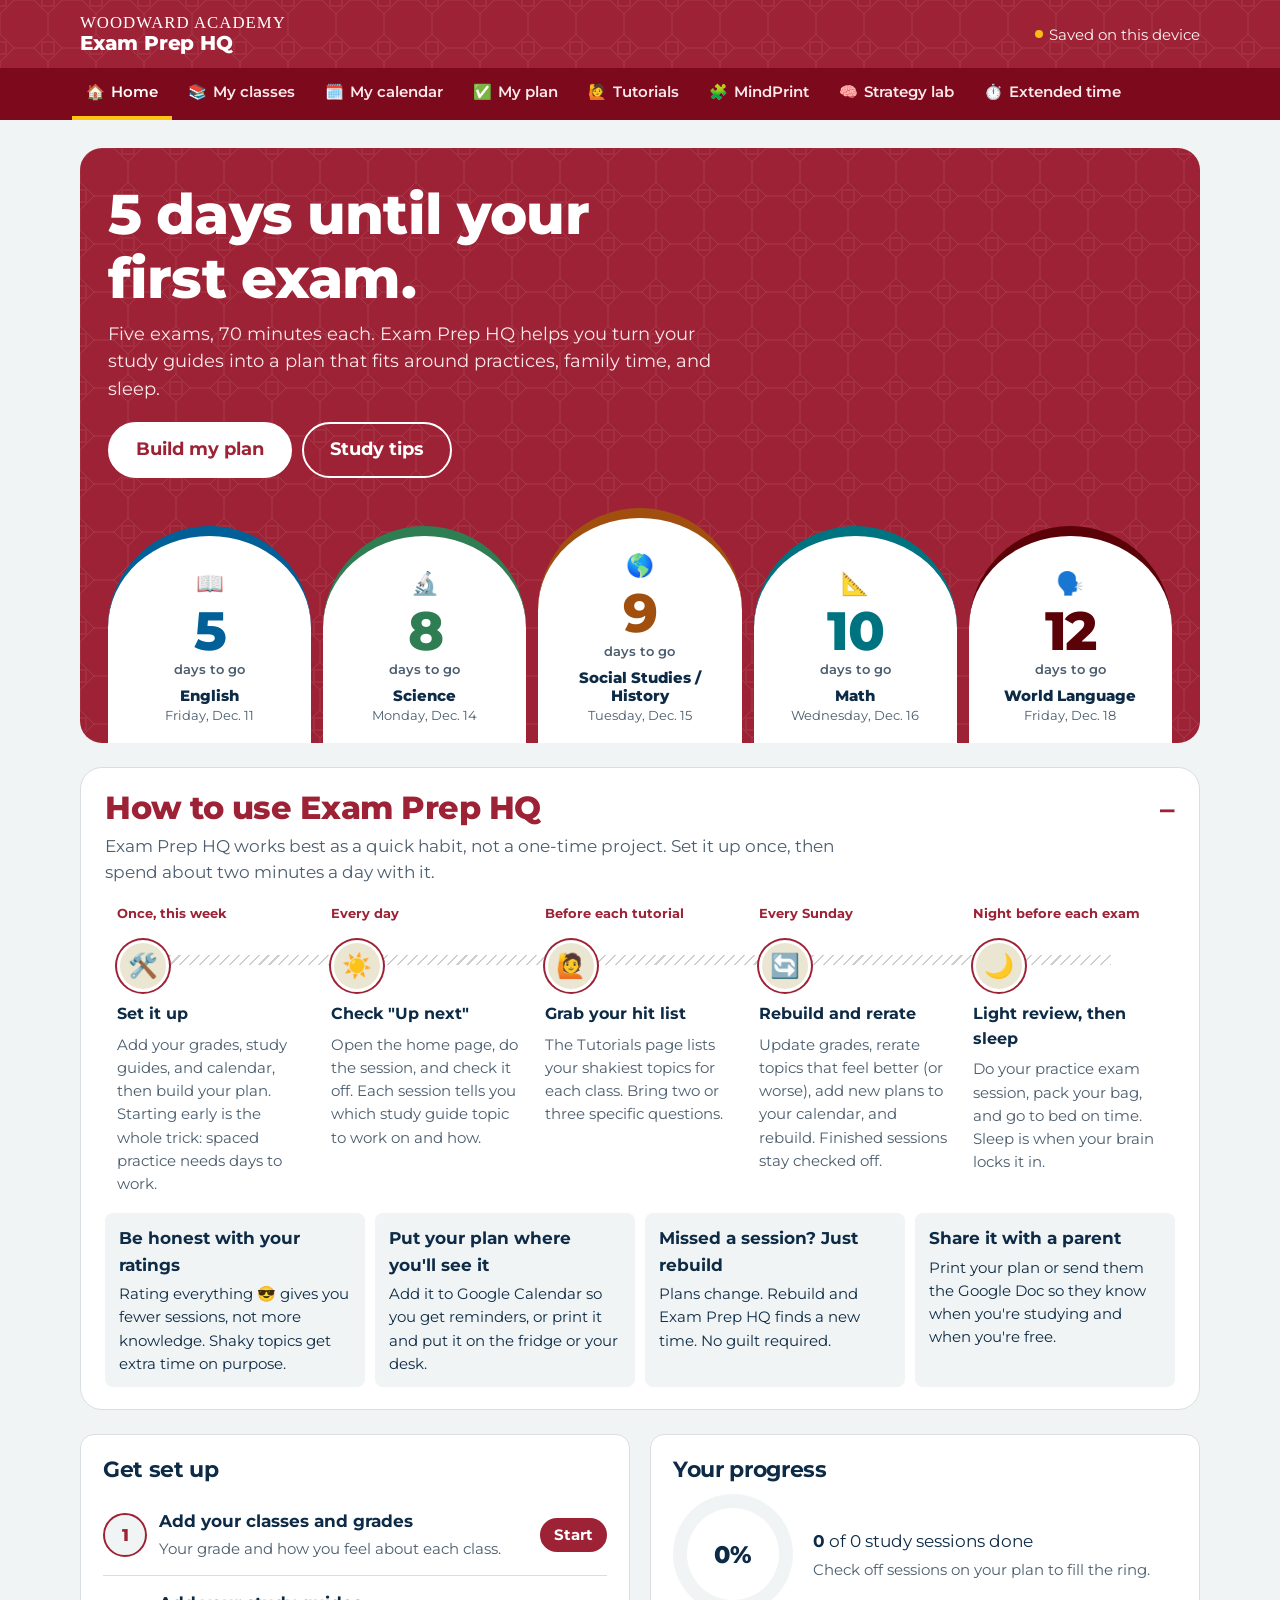
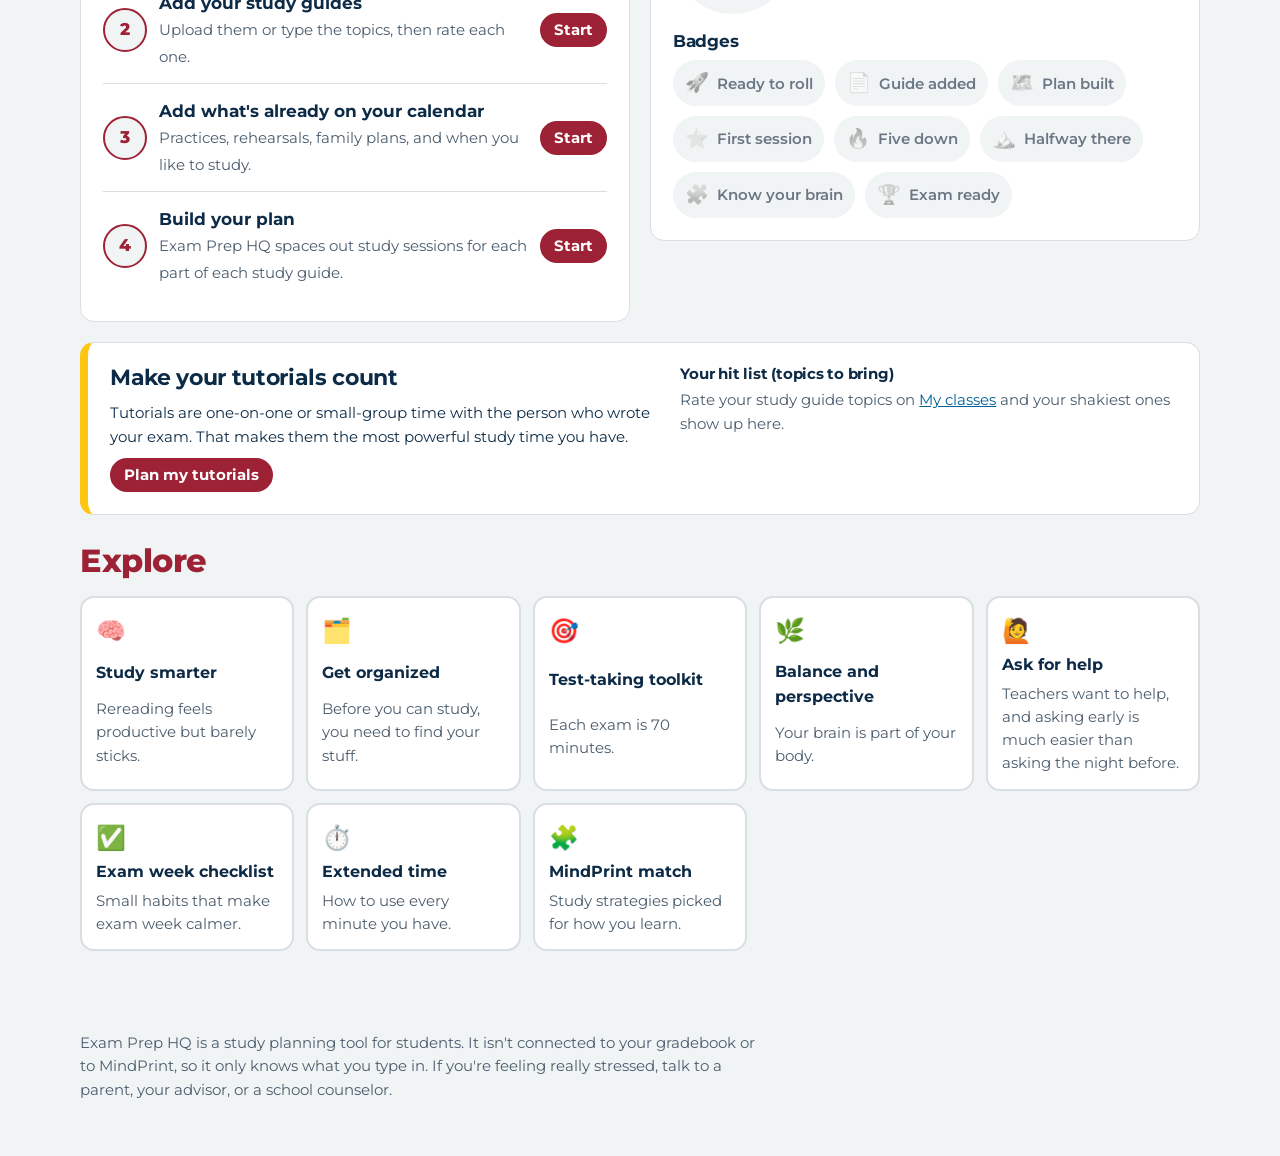
==== index.html @ 605ef93c "Add files via upload" ====
<!DOCTYPE html>
<html lang="en">
<head>
  <meta charset="utf-8">
  <meta name="viewport" content="width=device-width, initial-scale=1">
  <title>Exam Prep HQ | Middle School Exam Prep</title>
  <meta name="description" content="Plan, organize, and study for semester exams. Built for Woodward Academy Middle School students.">
  <link rel="icon" href="data:image/svg+xml,%3Csvg xmlns='http://www.w3.org/2000/svg' viewBox='0 0 100 100'%3E%3Ctext y='.9em' font-size='90'%3E📚%3C/text%3E%3C/svg%3E">
  <link rel="preconnect" href="https://fonts.googleapis.com">
  <link rel="preconnect" href="https://fonts.gstatic.com" crossorigin>
  <link href="https://fonts.googleapis.com/css2?family=Montserrat:ital,wght@0,400;0,500;0,600;0,700;0,800;1,500&display=swap" rel="stylesheet">
  <link rel="stylesheet" href="css/styles.css">
</head>
<body>
  <a class="skip" href="#main">Skip to content</a>

  <header class="topbar">
    <div class="brick">
      <div class="topbar-inner">
        <a class="brand" href="#home" id="brand"></a>
        <div class="account" id="account"></div>
      </div>
    </div>
    <nav class="tabs" aria-label="Main">
      <div class="tabs-inner" id="tabs"></div>
    </nav>
  </header>

  <main id="main" tabindex="-1"></main>

  <footer>
    <p>Exam Prep HQ is a study planning tool for students. It isn't connected to your gradebook or to MindPrint, so it only knows what you type in. If you're feeling really stressed, talk to a parent, your advisor, or a school counselor.</p>
  </footer>

  <dialog id="modal"></dialog>
  <div class="toast" id="toast" role="status" aria-live="polite"></div>

  <script src="js/config.js"></script>
  <script src="js/content.js"></script>
  <script src="js/store.js"></script>
  <script src="js/planner.js"></script>
  <script src="js/drive.js"></script>
  <script src="js/studyguide.js"></script>
  <script src="js/exports.js"></script>
  <script src="js/app.js"></script>
</body>
</html>
---- css/styles.css ----
/* ==========================================================================
   PREP HQ STYLES
   Brand: Woodward Red is dominant, Montserrat throughout, brick-pattern
   texture, the Gate arch as the signature shape, vibrant secondary colors
   for subjects (the brand book's "younger audience" direction).
   ========================================================================== */
:root {
  --red: #9d2235;
  --red-dark: #7d0a1c;
  --maroon: #5a0207;
  --navy: #0d2b46;
  --slate: #4c768e;
  --gray: #ceced0;
  --cream: #ebe6d2;
  --mist: #f1f4f4;
  --blush: #efcfc5;
  --yellow: #ffc513;
  --white: #ffffff;
  --ink: #0d2b46;
  --muted: #4b5d6e;
  --line: #d9dee2;
  --focus: #006097;

  --r-sm: 8px;
  --r-md: 14px;
  --r-lg: 22px;

  --fs-xs: .8125rem;
  --fs-sm: .9375rem;
  --fs-md: 1.0625rem;
  --fs-lg: 1.375rem;
  --fs-xl: 2rem;
  --fs-xxl: clamp(2.25rem, 5vw, 3.5rem);

  color-scheme: light;
}

* { box-sizing: border-box; }
html { scroll-padding-top: 90px; }
body {
  margin: 0;
  font-family: "Montserrat", "Segoe UI", Arial, sans-serif;
  font-size: var(--fs-md);
  line-height: 1.55;
  color: var(--ink);
  background: var(--mist);
  -webkit-font-smoothing: antialiased;
}
h1, h2, h3, h4 { line-height: 1.15; margin: 0 0 .5em; letter-spacing: -.015em; }
h1 { font-size: var(--fs-xxl); font-weight: 800; }
h2 { font-size: var(--fs-xl); font-weight: 800; color: var(--red); }
h3 { font-size: var(--fs-lg); font-weight: 700; }
h4 { font-size: var(--fs-md); font-weight: 700; }
p { margin: 0 0 1em; max-width: 68ch; }
a { color: var(--focus); }
button, input, select, textarea { font: inherit; color: inherit; }
:focus-visible { outline: 3px solid var(--focus); outline-offset: 2px; border-radius: 4px; }
.sr-only { position: absolute; width: 1px; height: 1px; overflow: hidden; clip: rect(0 0 0 0); white-space: nowrap; }
.skip { position: absolute; left: -999px; top: 8px; background: var(--white); padding: 8px 12px; z-index: 100; }
.skip:focus { left: 8px; }

/* ---------- Brick pattern (octagon + square, from the brand book) ---------- */
.brick {
  background-color: var(--red);
  background-image: url("data:image/svg+xml,%3Csvg xmlns='http://www.w3.org/2000/svg' width='48' height='48' viewBox='0 0 48 48'%3E%3Cg fill='none' stroke='%23ffffff' stroke-opacity='.11' stroke-width='1'%3E%3Cpath d='M14 0h20l14 14v20L34 48H14L0 34V14z'/%3E%3Crect x='-6' y='-6' width='12' height='12'/%3E%3Crect x='42' y='-6' width='12' height='12'/%3E%3Crect x='-6' y='42' width='12' height='12'/%3E%3Crect x='42' y='42' width='12' height='12'/%3E%3C/g%3E%3C/svg%3E");
}
/* Hashed lines (brand graphic element) */
.hash {
  background: repeating-linear-gradient(135deg, currentColor 0 1.5px, transparent 1.5px 7px);
}

/* ---------- Header ---------- */
.topbar { color: var(--white); position: sticky; top: 0; z-index: 30; }
.topbar-inner {
  max-width: 1160px; margin: 0 auto; padding: 14px 20px;
  display: flex; align-items: center; gap: 16px; flex-wrap: wrap;
}
.brand { display: flex; align-items: center; gap: 12px; text-decoration: none; color: inherit; margin-right: auto; }
.brand img { height: 40px; }
.brand-text { display: flex; flex-direction: column; line-height: 1.1; }
.brand-school { font-family: "Times New Roman", Georgia, serif; font-size: 1.05rem; letter-spacing: .06em; }
.brand-app { font-weight: 800; font-size: 1.25rem; letter-spacing: -.01em; }
.account { display: flex; align-items: center; gap: 10px; font-size: var(--fs-sm); }
.sync { display: inline-flex; align-items: center; gap: 6px; opacity: .95; }
.sync::before { content: ""; width: 8px; height: 8px; border-radius: 50%; background: var(--yellow); }
.sync.ok::before { background: #7ee2a8; }
.sync.warn::before { background: #ffb3b3; }
.avatar {
  width: 34px; height: 34px; border-radius: 50%; background: var(--white); color: var(--red);
  display: grid; place-items: center; font-weight: 800;
}

.tabs { background: var(--red-dark); }
.tabs-inner {
  max-width: 1160px; margin: 0 auto; padding: 0 12px;
  display: flex; gap: 2px; overflow-x: auto; scrollbar-width: none;
}
.tabs-inner::-webkit-scrollbar { display: none; }
.tab {
  color: #fbe9ec; text-decoration: none; padding: 12px 14px; font-weight: 600; font-size: var(--fs-sm);
  white-space: nowrap; border-bottom: 4px solid transparent; display: flex; gap: 6px; align-items: center;
}
.tab:hover { color: var(--white); }
.tab[aria-current="page"] { color: var(--white); border-bottom-color: var(--yellow); }

/* ---------- Layout ---------- */
main { max-width: 1160px; margin: 0 auto; padding: 28px 20px 80px; }
.page-head { margin: 4px 0 24px; }
.page-head h1 { font-size: var(--fs-xl); color: var(--red); margin-bottom: 6px; }
.page-head p { color: var(--muted); font-size: 1.125rem; }
.grid { display: grid; gap: 20px; }
.two { grid-template-columns: repeat(auto-fit, minmax(320px, 1fr)); }
.stack > * + * { margin-top: 16px; }

.panel {
  background: var(--white); border-radius: var(--r-md); padding: 22px;
  border: 1px solid var(--line);
}
.panel-title { display: flex; align-items: center; gap: 10px; margin-bottom: 12px; }
.panel-title h3 { margin: 0; }
.muted { color: var(--muted); }
.small { font-size: var(--fs-sm); }
.xs { font-size: var(--fs-xs); }

/* ---------- Buttons & inputs ---------- */
.btn {
  display: inline-flex; align-items: center; justify-content: center; gap: 8px;
  padding: 11px 18px; border-radius: 999px; border: 2px solid var(--red);
  background: var(--red); color: var(--white); font-weight: 700; cursor: pointer;
  text-decoration: none; line-height: 1.2; min-height: 44px;
}
.btn:hover { background: var(--red-dark); border-color: var(--red-dark); }
.btn.ghost { background: transparent; color: var(--red); }
.btn.ghost:hover { background: #f8e9ec; }
.btn.light { background: var(--white); color: var(--red); border-color: var(--white); }
.btn.light:hover { background: var(--cream); border-color: var(--cream); }
.btn.big { padding: 15px 26px; font-size: 1.125rem; }
.btn.small { padding: 6px 12px; min-height: 34px; font-size: var(--fs-sm); }
.btn:disabled { opacity: .55; cursor: not-allowed; }
.linkish { background: none; border: 0; padding: 0; color: var(--focus); text-decoration: underline; cursor: pointer; }
.btn-row { display: flex; flex-wrap: wrap; gap: 10px; align-items: center; }

label { font-weight: 600; font-size: var(--fs-sm); display: block; margin-bottom: 4px; }
input[type=text], input[type=number], input[type=date], input[type=time], select, textarea {
  width: 100%; padding: 10px 12px; border: 2px solid var(--line); border-radius: var(--r-sm);
  background: var(--white); min-height: 44px;
}
input:focus, select:focus, textarea:focus { border-color: var(--focus); outline: none; }
textarea { min-height: 110px; resize: vertical; }
.field { margin-bottom: 14px; }
.fields { display: grid; grid-template-columns: repeat(auto-fit, minmax(150px, 1fr)); gap: 12px; }

.seg { display: inline-flex; flex-wrap: wrap; gap: 6px; }
.seg button {
  border: 2px solid var(--line); background: var(--white); border-radius: 999px; padding: 6px 12px;
  cursor: pointer; font-weight: 600; font-size: var(--fs-sm); min-height: 38px;
}
.seg button[aria-pressed="true"] { background: var(--navy); border-color: var(--navy); color: var(--white); }

/* ---------- Hero with Gate arches ---------- */
.hero { color: var(--white); border-radius: var(--r-lg); padding: 34px 28px 0; overflow: hidden; position: relative; }
.hero h1 { max-width: 16ch; margin-bottom: 10px; }
.hero p { font-size: 1.125rem; color: #fde8ec; max-width: 52ch; }
.hero .btn-row { margin: 18px 0 30px; }
.gates {
  display: grid; grid-template-columns: repeat(5, minmax(0, 1fr)); gap: 12px;
  align-items: end; margin: 0 -4px; padding: 0 4px;
}
.gate {
  background: var(--white); color: var(--ink);
  border-radius: 999px 999px 0 0; padding: 30px 10px 18px; text-align: center;
  border-top: 10px solid var(--c); position: relative; min-height: 190px;
  display: flex; flex-direction: column; justify-content: flex-end;
}
.gate.past { opacity: .6; }
.gate .num { font-size: clamp(2.2rem, 5vw, 3.4rem); font-weight: 800; line-height: 1; color: var(--c); letter-spacing: -.03em; }
.gate .unit { font-size: var(--fs-xs); font-weight: 600; color: var(--muted); margin-bottom: 8px; }
.gate .subj { font-weight: 800; font-size: var(--fs-sm); line-height: 1.2; }
.gate .when { font-size: var(--fs-xs); color: var(--muted); }
.gate .icon { font-size: 1.4rem; margin-bottom: 4px; }

/* ---------- Home ---------- */
.steps { list-style: none; padding: 0; margin: 0; counter-reset: s; }
.steps li {
  display: grid; grid-template-columns: 44px 1fr auto; gap: 12px; align-items: center;
  padding: 14px 0; border-bottom: 1px solid var(--line); counter-increment: s;
}
.steps li:last-child { border-bottom: 0; }
.steps li::before {
  content: counter(s); width: 40px; height: 40px; border-radius: 50%;
  display: grid; place-items: center; font-weight: 800; background: var(--mist); color: var(--red);
  border: 2px solid var(--red);
}
.steps li.done::before { content: "✓"; background: var(--red); color: var(--white); }
.steps b { display: block; }

.ring { --p: 0; width: 120px; height: 120px; border-radius: 50%; display: grid; place-items: center;
  background: conic-gradient(var(--red) calc(var(--p) * 1%), var(--mist) 0); flex: none; }
.ring span { width: 92px; height: 92px; border-radius: 50%; background: var(--white); display: grid; place-items: center; font-weight: 800; font-size: 1.5rem; }
.progress-wrap { display: flex; gap: 20px; align-items: center; flex-wrap: wrap; }

.badges { display: flex; flex-wrap: wrap; gap: 10px; }
.badge { display: flex; gap: 8px; align-items: center; padding: 8px 12px; border-radius: 999px; background: var(--mist); font-weight: 600; font-size: var(--fs-sm); }
.badge.earned { background: #fff4c9; box-shadow: inset 0 0 0 2px var(--yellow); }
.badge.locked { color: #6b7785; }
.badge .e { font-size: 1.2rem; }
.badge.locked .e { filter: grayscale(1); opacity: .5; }

.signin-card { display: grid; grid-template-columns: auto 1fr; gap: 16px; align-items: center; }
.signin-card .g { font-size: 2rem; }

/* ---------- Classes ---------- */
.class-card { background: var(--white); border-radius: var(--r-md); border: 1px solid var(--line); overflow: hidden; }
.class-head { display: flex; align-items: center; gap: 14px; padding: 16px 20px; background: var(--tint); border-bottom: 4px solid var(--c); }
.class-head .icon { font-size: 1.8rem; }
.class-head h3 { margin: 0; color: var(--c); }
.class-head .date { font-size: var(--fs-sm); font-weight: 600; color: var(--ink); }
.class-body { padding: 18px 20px; display: grid; gap: 18px; grid-template-columns: minmax(220px, 300px) 1fr; }
@media (max-width: 760px) { .class-body { grid-template-columns: 1fr; } }

.drop {
  border: 2px dashed var(--slate); border-radius: var(--r-md); padding: 16px; text-align: center; cursor: pointer;
  background: var(--mist); display: block; font-weight: 600;
}
.drop:hover, .drop.over { background: #e3eef6; border-color: var(--focus); }
.drop input { position: absolute; opacity: 0; width: 1px; height: 1px; }
.guide-files { list-style: none; padding: 0; margin: 8px 0 0; font-size: var(--fs-sm); }
.guide-files li { display: flex; gap: 6px; align-items: center; padding: 4px 0; }

.topics { list-style: none; padding: 0; margin: 0; }
.topic { display: grid; grid-template-columns: 1fr auto auto; gap: 10px; align-items: center; padding: 8px 0; border-bottom: 1px solid var(--line); }
.topic input[type=text] { border-color: transparent; padding: 6px 8px; min-height: 38px; }
.topic input[type=text]:hover { border-color: var(--line); }
.conf { display: flex; gap: 2px; }
.conf button { border: 0; background: transparent; font-size: 1.3rem; padding: 4px; border-radius: 8px; cursor: pointer; filter: grayscale(1); opacity: .45; min-width: 36px; min-height: 36px; }
.conf button[aria-pressed="true"] { filter: none; opacity: 1; background: var(--cream); }
.conf button:hover { opacity: .9; filter: none; }
.icon-btn { border: 0; background: none; cursor: pointer; font-size: 1.1rem; padding: 6px; border-radius: 8px; color: var(--muted); min-width: 36px; min-height: 36px; }
.icon-btn:hover { background: var(--mist); color: var(--red); }
@media (max-width: 560px) {
  .topic { grid-template-columns: 1fr auto; }
  .topic .conf { grid-column: 1 / -1; }
}

/* ---------- Calendar ---------- */
.busy-list { list-style: none; padding: 0; margin: 0; }
.busy-item { display: flex; gap: 12px; align-items: center; padding: 10px 0; border-bottom: 1px solid var(--line); }
.busy-item .when { font-size: var(--fs-sm); color: var(--muted); }
.busy-item .grow { flex: 1; }
.chips { display: flex; flex-wrap: wrap; gap: 8px; }
.chip { border: 2px solid var(--line); background: var(--white); border-radius: 999px; padding: 6px 12px; cursor: pointer; font-weight: 600; font-size: var(--fs-sm); }
.chip:hover { border-color: var(--red); color: var(--red); }
.daypick { display: flex; flex-wrap: wrap; gap: 6px; }
.daypick label { margin: 0; }
.daypick input { position: absolute; opacity: 0; }
.daypick span { display: inline-block; padding: 8px 10px; border-radius: 10px; border: 2px solid var(--line); cursor: pointer; font-weight: 700; min-width: 48px; text-align: center; }
.daypick input:checked + span { background: var(--navy); color: var(--white); border-color: var(--navy); }
.daypick input:focus-visible + span { outline: 3px solid var(--focus); outline-offset: 2px; }

/* ---------- Plan ---------- */
.plan-bar { display: flex; flex-wrap: wrap; gap: 12px; align-items: center; justify-content: space-between; margin-bottom: 16px; }
.warn { background: #fff4c9; border-left: 6px solid var(--yellow); padding: 12px 16px; border-radius: var(--r-sm); margin-bottom: 12px; }
.note { background: #e3eef6; border-left: 6px solid var(--focus); padding: 12px 16px; border-radius: var(--r-sm); }
.week { margin-top: 28px; }
.week > h3 { display: flex; align-items: center; gap: 12px; color: var(--navy); }
.week > h3::after { content: ""; flex: 1; height: 10px; color: var(--gray); background: repeating-linear-gradient(135deg, currentColor 0 1.5px, transparent 1.5px 7px); }
.day { display: grid; grid-template-columns: 120px 1fr; gap: 14px; padding: 14px 0; border-top: 1px solid var(--line); }
.day.today { background: linear-gradient(90deg, #fff4c9, transparent 60%); border-radius: var(--r-sm); padding-left: 10px; }
.day-label b { display: block; font-size: 1.05rem; }
.day-label span { font-size: var(--fs-sm); color: var(--muted); }
@media (max-width: 600px) { .day { grid-template-columns: 1fr; } }
.sessions { display: grid; gap: 10px; }
.session {
  display: grid; grid-template-columns: auto 1fr; gap: 12px; align-items: start;
  background: var(--white); border: 1px solid var(--line); border-left: 8px solid var(--c); border-radius: var(--r-sm); padding: 12px 14px;
}
.session.done { background: var(--mist); }
.session.done .s-title { text-decoration: line-through; text-decoration-thickness: 2px; color: var(--muted); }
.session .time { font-size: var(--fs-sm); font-weight: 700; color: var(--c); }
.s-title { font-weight: 700; }
.s-topic { font-size: var(--fs-sm); font-weight: 600; }
.s-tip { font-size: var(--fs-sm); color: var(--muted); margin: 4px 0 0; }
.check { width: 30px; height: 30px; border-radius: 8px; border: 2px solid var(--c); background: var(--white); cursor: pointer; display: grid; place-items: center; font-weight: 800; color: var(--white); margin-top: 2px; }
.check[aria-pressed="true"] { background: var(--c); }
.exam-pill { display: flex; gap: 10px; align-items: center; background: var(--c); color: var(--white); padding: 12px 14px; border-radius: var(--r-sm); font-weight: 700; }
.busy-pill { font-size: var(--fs-sm); color: var(--muted); padding: 2px 0 2px 12px; border-left: 3px solid var(--gray); }
.filter { display: flex; gap: 6px; flex-wrap: wrap; }
.filter button { border: 2px solid var(--c, var(--line)); background: var(--white); color: var(--c, var(--ink)); border-radius: 999px; padding: 5px 12px; font-weight: 700; cursor: pointer; font-size: var(--fs-sm); }
.filter button[aria-pressed="true"] { background: var(--c, var(--navy)); color: var(--white); border-color: var(--c, var(--navy)); }

.downloads { display: grid; grid-template-columns: repeat(auto-fit, minmax(190px, 1fr)); gap: 12px; }
.dl { text-align: left; border: 2px solid var(--line); background: var(--white); border-radius: var(--r-md); padding: 14px; cursor: pointer; display: grid; gap: 4px; }
.dl:hover { border-color: var(--red); }
.dl b { font-size: 1rem; }
.dl span { font-size: var(--fs-sm); color: var(--muted); }
.dl .e { font-size: 1.5rem; }
.dl:disabled { opacity: .5; cursor: not-allowed; }

/* ---------- Strategy lab ---------- */
.lab-nav { display: flex; gap: 8px; flex-wrap: wrap; margin-bottom: 20px; }
.lab-nav button { border: 2px solid var(--red); background: var(--white); color: var(--red); border-radius: 999px; padding: 8px 14px; font-weight: 700; cursor: pointer; }
.lab-nav button[aria-pressed="true"] { background: var(--red); color: var(--white); }
.lab-intro { display: grid; grid-template-columns: auto 1fr; gap: 18px; align-items: center; margin-bottom: 18px; }
.lab-intro .big-emoji { font-size: 3.2rem; width: 86px; height: 86px; border-radius: 50%; background: var(--white); display: grid; place-items: center; border: 2px solid var(--line); }
.strat { background: var(--white); border-radius: var(--r-md); border: 1px solid var(--line); margin-bottom: 10px; }
.strat summary { list-style: none; cursor: pointer; padding: 16px 20px; font-weight: 700; font-size: 1.1rem; display: flex; justify-content: space-between; gap: 12px; }
.strat summary::-webkit-details-marker { display: none; }
.strat summary::after { content: "+"; font-size: 1.5rem; line-height: 1; color: var(--red); }
.strat[open] summary::after { content: "–"; }
.strat .body { padding: 0 20px 18px; }
.try { background: var(--cream); border-radius: var(--r-sm); padding: 12px 14px; white-space: pre-line; }
.try b { color: var(--red); }
.checklist { list-style: none; padding: 0; margin: 0; }
.checklist li { padding: 6px 0; }
.checklist label { display: flex; gap: 10px; align-items: flex-start; font-weight: 500; font-size: var(--fs-md); cursor: pointer; }
.checklist input { width: 22px; height: 22px; margin-top: 2px; accent-color: var(--red); flex: none; }

.myths { display: grid; grid-template-columns: repeat(auto-fill, minmax(230px, 1fr)); gap: 14px; }
.flip { perspective: 900px; border: 0; padding: 0; background: none; cursor: pointer; min-height: 190px; text-align: left; }
.flip-inner { position: relative; width: 100%; height: 100%; min-height: 190px; transition: transform .5s; transform-style: preserve-3d; }
.flip[aria-pressed="true"] .flip-inner { transform: rotateY(180deg); }
.face { position: absolute; inset: 0; border-radius: var(--r-md); padding: 18px; backface-visibility: hidden; display: flex; flex-direction: column; justify-content: space-between; }
.face.front { background: var(--navy); color: var(--white); }
.face.front small { color: var(--yellow); font-weight: 700; }
.face.back { background: var(--white); border: 2px solid var(--navy); transform: rotateY(180deg); }
.face.back .verdict { font-weight: 800; font-size: 1.3rem; }
.verdict.myth { color: var(--red); }
.verdict.fact { color: #2f7d52; }

/* ---------- MindPrint ---------- */
.mp-grid { grid-template-columns: minmax(0, 1.35fr) minmax(0, 1fr); }
@media (max-width: 900px) { .mp-grid { grid-template-columns: 1fr; } .playbook { position: static !important; } }
.skill { display: grid; grid-template-columns: 1fr auto; gap: 12px; align-items: center; padding: 12px 0; border-bottom: 1px solid var(--line); }
.skill b { display: block; }
.skill span.what { font-size: var(--fs-sm); color: var(--muted); }
@media (max-width: 620px) { .skill { grid-template-columns: 1fr; } }
.playbook h4 { display: flex; gap: 8px; align-items: center; }
.playbook ul { margin: 0 0 14px; padding-left: 1.2em; }
.playbook li { margin-bottom: 4px; }
.tag { display: inline-block; font-size: var(--fs-xs); font-weight: 700; padding: 2px 8px; border-radius: 999px; }
.tag.strength { background: #e4f3ea; color: #1e6141; }
.tag.support { background: #e3eef6; color: #004a75; }

/* ---------- Extended time ---------- */
.pace { display: flex; height: 54px; border-radius: var(--r-sm); overflow: hidden; margin: 8px 0 4px; font-weight: 700; font-size: var(--fs-sm); }
.pace div { display: grid; place-items: center; color: var(--white); text-align: center; padding: 0 4px; line-height: 1.1; }
.pace .p1 { background: var(--slate); }
.pace .p2 { background: var(--red); }
.pace .p3 { background: #2f7d52; }
.pace-label { display: flex; justify-content: space-between; font-size: var(--fs-sm); color: var(--muted); }
.bignum { font-size: 3rem; font-weight: 800; color: var(--red); line-height: 1; letter-spacing: -.03em; }

/* ---------- Modal & toast ---------- */
dialog { border: 0; border-radius: var(--r-lg); padding: 0; max-width: 640px; width: calc(100% - 32px); }
dialog::backdrop { background: rgba(13, 43, 70, .55); }
.modal-body { padding: 24px; max-height: 70vh; overflow: auto; }
.modal-foot { padding: 16px 24px; border-top: 1px solid var(--line); display: flex; gap: 10px; justify-content: flex-end; flex-wrap: wrap; }
.pick-list { list-style: none; padding: 0; margin: 0; }
.pick-list li { padding: 6px 0; border-bottom: 1px solid var(--line); }
.pick-list label { display: flex; gap: 10px; align-items: center; font-weight: 500; font-size: var(--fs-md); margin: 0; }
.pick-list input[type=checkbox] { width: 20px; height: 20px; accent-color: var(--red); flex: none; }

.toast {
  position: fixed; left: 50%; bottom: 24px; transform: translate(-50%, 140%);
  background: var(--navy); color: var(--white); padding: 12px 20px; border-radius: 999px;
  font-weight: 600; z-index: 60; transition: transform .3s ease; max-width: calc(100% - 32px);
}
.toast { visibility: hidden; }
.toast.show { transform: translate(-50%, 0); visibility: visible; }
.confetti { position: fixed; inset: 0; pointer-events: none; z-index: 70; overflow: hidden; }
.confetti i { position: absolute; top: -12px; width: 10px; height: 14px; border-radius: 2px; animation: fall 1.6s ease-in forwards; }
@keyframes fall { to { transform: translateY(105vh) rotate(540deg); } }

footer { max-width: 1160px; margin: 0 auto; padding: 0 20px 40px; color: var(--muted); font-size: var(--fs-sm); }

@media (max-width: 720px) {
  .gates { grid-template-columns: repeat(5, 140px); overflow-x: auto; padding-bottom: 0; scroll-snap-type: x mandatory; }
  .gate { scroll-snap-align: start; min-height: 170px; }
  .hero { padding: 26px 18px 0; }
  .brand-school { font-size: .8rem; }
  .account .sync-text { display: none; }
}
@media (prefers-reduced-motion: reduce) {
  * { transition: none !important; animation: none !important; }
}

/* Printing from the browser prints the plan cleanly */
@media print {
  .topbar, .tabs, .no-print, footer, .plan-bar, .filter { display: none !important; }
  body { background: white; }
  main { padding: 0; }
  .session { break-inside: avoid; }
}

/* ---------- How to use (home) ---------- */
.howto { margin-top: 24px; background: var(--white); border: 1px solid var(--line); border-radius: var(--r-lg); padding: 6px 24px 22px; }
.howto > summary { list-style: none; cursor: pointer; display: flex; align-items: baseline; gap: 14px; padding: 16px 0 6px; }
.howto > summary h2 { flex: 1 1 auto; }
@media (max-width: 620px) { .howto-hint { display: none; } }
.howto > summary::-webkit-details-marker { display: none; }
.howto > summary h2 { margin: 0; }
.howto > summary::after { content: "+"; margin-left: auto; font-size: 1.8rem; line-height: 1; color: var(--red); font-weight: 700; }
.howto[open] > summary::after { content: "–"; }
.howto-intro { color: var(--muted); font-size: 1.0625rem; }
.routine { list-style: none; padding: 0; margin: 0 0 18px; display: grid; grid-template-columns: repeat(5, minmax(0, 1fr)); gap: 0; counter-reset: r; position: relative; }
.routine::before { content: ""; position: absolute; left: 6%; right: 6%; top: 52px; height: 10px; color: var(--gray); background: repeating-linear-gradient(135deg, currentColor 0 1.5px, transparent 1.5px 7px); }
.routine li { display: flex; flex-direction: column; gap: 6px; padding: 0 12px; position: relative; }
.r-when { font-size: var(--fs-xs); font-weight: 700; color: var(--red); min-height: 2.4em; }
.r-emoji { width: 52px; height: 52px; border-radius: 50%; display: grid; place-items: center; font-size: 1.5rem; background: var(--cream); border: 3px solid var(--white); box-shadow: 0 0 0 2px var(--red); position: relative; z-index: 1; margin-bottom: 4px; }
.routine b { font-size: 1rem; }
.routine .small { color: var(--muted); }
.tips { display: grid; grid-template-columns: repeat(auto-fit, minmax(220px, 1fr)); gap: 10px; }
.tip { display: flex; flex-direction: column; gap: 4px; background: var(--mist); border-radius: var(--r-sm); padding: 12px 14px; }
@media (max-width: 860px) {
  .routine { grid-template-columns: 1fr; gap: 14px; }
  .routine::before { left: 37px; right: auto; top: 30px; bottom: 30px; width: 10px; height: auto; background: repeating-linear-gradient(45deg, currentColor 0 1.5px, transparent 1.5px 7px); }
  .routine li { display: grid; grid-template-columns: 52px 1fr; column-gap: 14px; padding: 0; }
  .routine li > * { grid-column: 2; }
  .routine .r-emoji { grid-column: 1; grid-row: 1 / span 3; }
  .r-when { min-height: 0; }
}

/* ---------- Tutorials ---------- */
.teaser { margin-top: 20px; display: grid; grid-template-columns: 1.1fr 1fr; gap: 24px; border-left: 8px solid var(--yellow); }
@media (max-width: 760px) { .teaser { grid-template-columns: 1fr; } }
.hit-mini { list-style: none; padding: 0; margin: 0; }
.hit-mini li { padding: 6px 0 6px 12px; border-left: 4px solid var(--c); margin-bottom: 6px; font-size: var(--fs-sm); font-weight: 600; }
.hit-mini li span { display: block; font-size: var(--fs-xs); color: var(--c); font-weight: 700; }
.phases { display: grid; grid-template-columns: repeat(3, minmax(0, 1fr)); gap: 16px; }
@media (max-width: 860px) { .phases { grid-template-columns: 1fr; } }
.phase ul { margin: 0; padding-left: 1.1em; }
.phase li { margin-bottom: 8px; }
.phase-emoji { font-size: 1.6rem; }
.hit-grid { grid-template-columns: repeat(auto-fill, minmax(300px, 1fr)); }
.hit-topics { margin: 0; padding-left: 1.1em; font-weight: 600; }
.hit-card textarea { min-height: 90px; }
.starters { list-style: none; padding: 0; margin: 0; display: grid; gap: 8px; }
.starters li { background: var(--mist); border-radius: var(--r-sm); padding: 10px 12px; font-weight: 600; }
.swap { display: grid; gap: 2px; padding: 10px 0; border-bottom: 1px solid var(--line); }
.swap-no { text-decoration: line-through; color: var(--muted); }
.swap-yes { font-weight: 600; color: #1e6141; }
.tut-pill { display: flex; gap: 10px; align-items: flex-start; background: #fff4c9; border-left: 8px solid var(--yellow); padding: 10px 14px; border-radius: var(--r-sm); }
.tut-item .check { flex: none; margin: 0; }
.tut-item.done b { text-decoration: line-through; color: var(--muted); }

/* ---------- Downloads + MindPrint upload ---------- */
.dl.featured { border-color: var(--red); background: #fbf1f3; }
.mp-ways { display: grid; grid-template-columns: 1fr 1fr; gap: 14px; margin-top: 10px; }
.mp-way { background: var(--mist); border-radius: var(--r-md); padding: 14px; }
.mp-way h4 { margin-bottom: 8px; }
.mp-way .drop { background: var(--white); }
@media (max-width: 620px) { .mp-ways { grid-template-columns: 1fr; } }
.mp-review { display: grid; gap: 8px; }
.mp-row { display: grid; grid-template-columns: 1fr 180px; gap: 10px; align-items: center; padding: 4px 0; border-bottom: 1px solid var(--line); }
.mp-row label { margin: 0; font-size: var(--fs-md); }
.mp-row.missing select { border-color: var(--yellow); }
@media (max-width: 500px) { .mp-row { grid-template-columns: 1fr; } }

/* ---------- MindPrint profile boxes (mirror the report's layout) ---------- */
.mp-boxes { display: grid; grid-template-columns: repeat(3, minmax(0, 1fr)); gap: 16px; align-items: start; }
.mp-boxes.compact { grid-template-columns: repeat(3, minmax(0, 1fr)); gap: 10px; }
.mp-boxes.compact .mp-box { padding: 0 12px 12px; gap: 4px; }
.mp-boxes.compact .mp-box-head { margin: 0 -12px 2px; padding: 8px 12px; }
.mp-boxes.compact .mp-rank li { font-size: var(--fs-sm); padding: 4px 0; }
@media (max-width: 620px) { .mp-boxes.compact { grid-template-columns: 1fr; } }
@media (max-width: 900px) { .mp-boxes:not(.compact) { grid-template-columns: 1fr; } }
.mp-box { background: var(--white); border: 2px solid var(--line); border-radius: var(--r-md); padding: 0 16px 16px; display: flex; flex-direction: column; gap: 8px; }
.mp-box.strongest { border: 4px solid var(--yellow); box-shadow: 0 0 0 4px #fff4c9; }
.mp-box.unset .mp-rank { opacity: .7; }
.mp-box-head { background: var(--mist); margin: 0 -16px 4px; padding: 12px 16px; border-radius: 10px 10px 0 0; }
.mp-box.strongest .mp-box-head { border-radius: 8px 8px 0 0; }
.mp-box-head h4 { margin: 0; }
.mp-box-head .xs { color: var(--focus); font-weight: 600; }
.mp-rank { list-style: none; padding: 0; margin: 0; counter-reset: k; }
.mp-rank li { display: flex; align-items: center; justify-content: space-between; gap: 8px; padding: 6px 0; border-bottom: 1px solid var(--line); counter-increment: k; }
.mp-rank li::before { content: counter(k); font-weight: 800; color: var(--muted); width: 1.4em; flex: none; }
.mp-rank li.first .mp-name { font-weight: 800; }
.mp-name { flex: 1; }
.mp-move { display: flex; gap: 2px; }
.mp-move .icon-btn { min-width: 32px; min-height: 32px; font-size: .8rem; }
.mp-move .icon-btn:disabled { opacity: .25; cursor: default; }
.mp-top-label { margin-top: 6px; }
.mp-star { border: 2px dashed var(--line); background: var(--white); border-radius: 999px; padding: 8px 12px; font-weight: 700; cursor: pointer; font-size: var(--fs-sm); }
.mp-star[aria-pressed="true"] { border: 2px solid var(--yellow); background: #fff4c9; }
.seg-radio { margin: 0; }
.seg-radio input { position: absolute; opacity: 0; }
.seg-radio span { display: inline-block; border: 2px solid var(--line); border-radius: 999px; padding: 6px 12px; font-weight: 600; font-size: var(--fs-sm); cursor: pointer; }
.seg-radio input:checked + span { background: var(--navy); border-color: var(--navy); color: var(--white); }
.seg-radio input:focus-visible + span { outline: 3px solid var(--focus); outline-offset: 2px; }
.superpower { display: flex; gap: 14px; align-items: center; background: #fff4c9; border-radius: var(--r-md); padding: 14px 16px; margin-bottom: 16px; }
.superpower b { display: block; font-size: 1.1rem; }
.sp-emoji { font-size: 2rem; }
.pb-cols { display: grid; grid-template-columns: repeat(auto-fit, minmax(260px, 1fr)); gap: 0 28px; }
.pb-sub { font-size: 1.1rem; color: var(--red); margin-top: 14px; }
.pb-item h4 { font-size: 1rem; }
.strat-list { list-style: none; padding: 0; margin: 0 0 14px; }
.strat-list li { padding: 8px 0; border-bottom: 1px solid var(--line); display: grid; gap: 2px; }
.strat-list span { font-size: var(--fs-sm); color: var(--muted); }
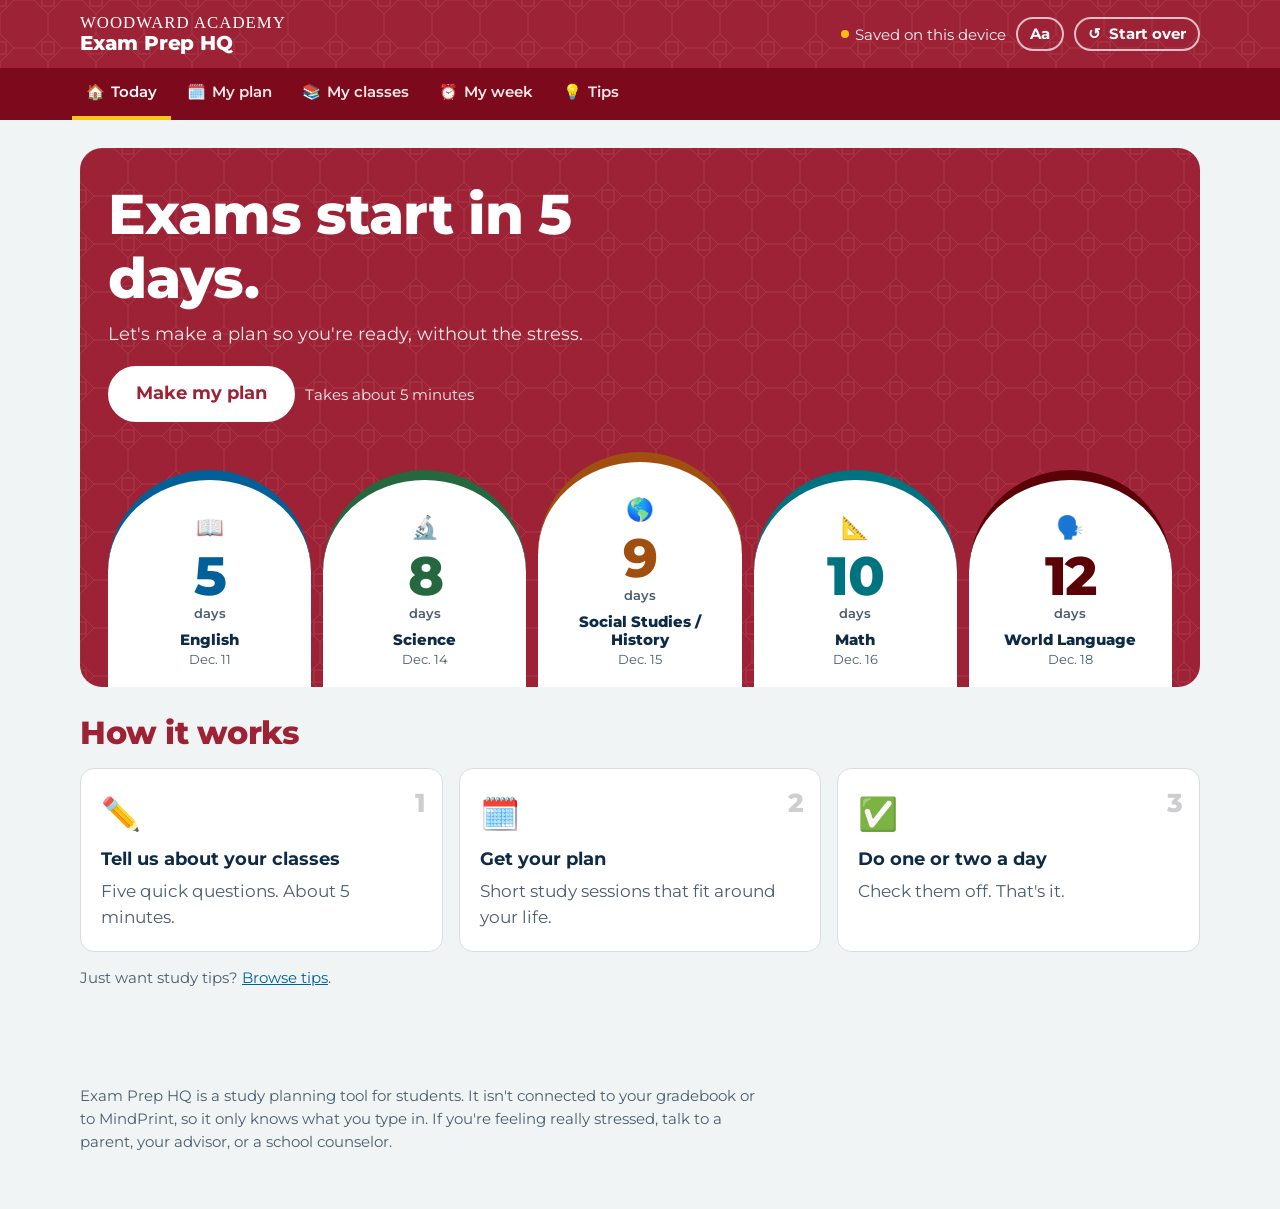
==== commit e75e1c5c: "Add files via upload" ====
--- a/index.html
+++ b/index.html
@@ -33,6 +33,7 @@
   </footer>
 
   <dialog id="modal"></dialog>
+  <dialog id="focus" class="focus" aria-label="Study session"></dialog>
   <div class="toast" id="toast" role="status" aria-live="polite"></div>
 
   <script src="js/config.js"></script>
--- a/css/styles.css
+++ b/css/styles.css
@@ -496,3 +496,246 @@
 .strat-list { list-style: none; padding: 0; margin: 0 0 14px; }
 .strat-list li { padding: 8px 0; border-bottom: 1px solid var(--line); display: grid; gap: 2px; }
 .strat-list span { font-size: var(--fs-sm); color: var(--muted); }
+
+/* ======================================================================
+   SIMPLIFIED STUDENT EXPERIENCE
+   ====================================================================== */
+.hero .hero-note { color: #fde8ec; font-size: var(--fs-sm); }
+.hero.compact { padding: 26px 26px 0; }
+.hero.compact h1 { font-size: clamp(1.9rem, 4vw, 2.6rem); margin-bottom: 4px; }
+.hero.compact p { margin-bottom: 18px; }
+.gates.small .gate { min-height: 140px; padding: 22px 8px 12px; }
+.gates.small .num { font-size: clamp(1.8rem, 4vw, 2.4rem); }
+.gates.small .icon { display: none; }
+
+.how { margin-top: 28px; }
+.how-steps { list-style: none; padding: 0; margin: 0; display: grid; grid-template-columns: repeat(3, minmax(0, 1fr)); gap: 16px; counter-reset: h; }
+.how-steps li { background: var(--white); border: 1px solid var(--line); border-radius: var(--r-md); padding: 20px; display: flex; flex-direction: column; gap: 6px; counter-increment: h; position: relative; }
+.how-steps li::before { content: counter(h); position: absolute; top: 14px; right: 16px; font-weight: 800; font-size: 1.6rem; color: var(--gray); }
+.how-emoji { font-size: 2rem; }
+.how-steps b { font-size: 1.1rem; }
+.how-steps span:last-child { color: var(--muted); }
+@media (max-width: 700px) { .how-steps { grid-template-columns: 1fr; } }
+
+.today-grid { grid-template-columns: minmax(0, 1.5fr) minmax(0, 1fr); }
+@media (max-width: 800px) { .today-grid { grid-template-columns: 1fr; } }
+.today-card h2 { color: var(--navy); font-size: 1.6rem; display: flex; flex-wrap: wrap; gap: 4px 12px; align-items: baseline; }
+.today-card .exam-pill, .today-card .tut-pill { margin-bottom: 10px; }
+.win { font-size: 1.15rem; font-weight: 700; }
+.bar { height: 14px; background: var(--mist); border-radius: 999px; overflow: hidden; }
+.bar span { display: block; height: 100%; background: var(--red); border-radius: 999px; transition: width .4s; }
+.badge-row { font-size: 1.6rem; display: flex; gap: 6px; margin: 10px 0 0; }
+.nudges h3 { margin-bottom: 10px; }
+.nudge { display: flex; gap: 12px; align-items: center; width: 100%; text-align: left; text-decoration: none; color: inherit; background: var(--mist); border: 2px solid transparent; border-radius: var(--r-md); padding: 12px 14px; margin-bottom: 8px; cursor: pointer; }
+.nudge:hover { border-color: var(--red); }
+.nudge .e { font-size: 1.6rem; }
+.nudge b { display: block; }
+.tip-day { display: flex; gap: 14px; align-items: flex-start; background: var(--cream); border-color: var(--cream); }
+.tod-emoji { font-size: 2rem; }
+.tip-day h3 { margin-bottom: 6px; }
+
+/* Guided setup */
+body.in-setup .tabs { display: none; }
+.wizard { max-width: 720px; margin: 0 auto; background: var(--white); border-radius: var(--r-lg); border: 1px solid var(--line); padding: 28px; }
+.wizard h1 { font-size: clamp(1.6rem, 4vw, 2.2rem); color: var(--red); }
+.wiz-progress { display: grid; gap: 6px; margin-bottom: 20px; }
+.wiz-progress .small { font-weight: 700; color: var(--muted); }
+.wiz-nav { display: flex; justify-content: space-between; gap: 10px; margin-top: 28px; padding-top: 18px; border-top: 1px solid var(--line); }
+.wiz-classes { display: grid; gap: 10px; }
+.wiz-class { display: grid; grid-template-columns: minmax(0, 1fr) 90px auto; gap: 10px; align-items: center; padding: 10px 12px; border-radius: var(--r-md); background: var(--tint); border-left: 6px solid var(--c); }
+.wc-name { display: flex; gap: 10px; align-items: center; }
+.wc-name > span:last-child { display: flex; flex-direction: column; line-height: 1.2; }
+.wc-grade input { min-height: 40px; text-align: center; }
+@media (max-width: 600px) {
+  .wiz-class { grid-template-columns: 1fr 80px; }
+  .wiz-class .conf { grid-column: 1 / -1; }
+}
+.choices { display: grid; grid-template-columns: repeat(3, minmax(0, 1fr)); gap: 10px; }
+@media (max-width: 560px) { .choices { grid-template-columns: 1fr; } }
+.choice { border: 2px solid var(--line); background: var(--white); border-radius: var(--r-md); padding: 12px; text-align: left; cursor: pointer; display: grid; gap: 2px; }
+.choice span { font-size: var(--fs-sm); color: var(--muted); }
+.choice[aria-pressed="true"] { border-color: var(--navy); background: var(--navy); color: var(--white); }
+.choice[aria-pressed="true"] span { color: #d6e2ee; }
+.done-screen { text-align: center; }
+.done-screen p { margin-left: auto; margin-right: auto; }
+.big-emoji { font-size: 3.4rem; margin: 0; }
+.busy-form { background: var(--mist); border-radius: var(--r-md); padding: 16px; margin-top: 12px; }
+.empty { text-align: center; }
+
+/* Plan */
+.plan-bar { justify-content: flex-start; }
+details.week { margin-top: 16px; background: var(--white); border: 1px solid var(--line); border-radius: var(--r-md); padding: 0 18px; }
+details.week > summary { list-style: none; cursor: pointer; display: flex; align-items: baseline; gap: 12px; padding: 16px 0; }
+details.week > summary::-webkit-details-marker { display: none; }
+details.week > summary h3 { margin: 0; color: var(--navy); }
+details.week > summary::after { content: "+"; margin-left: auto; font-size: 1.5rem; line-height: 1; color: var(--red); font-weight: 700; }
+details.week[open] > summary::after { content: "–"; }
+details.week .day:last-child { padding-bottom: 18px; }
+.save-options { display: grid; gap: 10px; grid-template-columns: 1fr 1fr; margin-top: 10px; }
+.small-options { grid-template-columns: repeat(auto-fit, minmax(150px, 1fr)); }
+.small-options .dl { padding: 10px 12px; }
+details.more { margin-top: 16px; }
+details.more > summary { cursor: pointer; font-weight: 700; color: var(--focus); }
+@media (max-width: 500px) { .save-options { grid-template-columns: 1fr; } }
+
+/* Classes accordion */
+.class-card .class-head { width: 100%; border: 0; cursor: pointer; text-align: left; font: inherit; color: inherit; border-bottom: 0; }
+.class-card.open .class-head { border-bottom: 4px solid var(--c); }
+.ch-text { display: flex; flex-direction: column; flex: 1; line-height: 1.25; }
+.ch-text b { color: var(--c); font-size: 1.15rem; }
+.ch-meta { display: flex; align-items: center; gap: 10px; font-size: 1.2rem; }
+.pill { font-size: var(--fs-sm); font-weight: 700; background: var(--white); border-radius: 999px; padding: 2px 10px; }
+.chev { color: var(--c); font-size: .9rem; }
+@media (max-width: 600px) { .ch-meta .xs { display: none; } }
+
+/* Week */
+.tut-form { display: grid; grid-template-columns: 1fr 1fr auto; gap: 12px; align-items: end; }
+.tut-form .field { margin: 0; }
+@media (max-width: 600px) { .tut-form { grid-template-columns: 1fr; } }
+
+/* Tips */
+.tip-grid { display: grid; grid-template-columns: repeat(auto-fill, minmax(220px, 1fr)); gap: 14px; }
+.tip-card { display: flex; flex-direction: column; gap: 4px; background: var(--white); border: 2px solid var(--line); border-radius: var(--r-md); padding: 18px; text-decoration: none; color: inherit; }
+.tip-card:hover { border-color: var(--red); }
+.tip-card .e { font-size: 2rem; }
+.tip-card b { font-size: 1.1rem; }
+.tip-card span:last-child { color: var(--muted); font-size: var(--fs-sm); }
+.back { display: inline-block; margin-bottom: 8px; font-weight: 700; text-decoration: none; }
+.lead { font-size: 1.15rem; max-width: 60ch; }
+.tip-list { display: grid; gap: 12px; }
+.tip-item { background: var(--white); border: 1px solid var(--line); border-radius: var(--r-md); padding: 18px 20px; }
+.tip-item h3 { margin-bottom: 4px; }
+.tip-item p { margin-bottom: 10px; }
+.ask { border-left: 5px solid var(--c); padding: 4px 0 4px 12px; margin-bottom: 10px; }
+.ask b { color: var(--c); }
+.ask ul { margin: 4px 0 0; padding-left: 1.1em; }
+.email { white-space: pre-line; }
+.big-drop { padding: 28px 16px; font-size: 1.1rem; }
+.pb-simple { padding-left: 1.1em; }
+.pb-simple li { margin-bottom: 8px; }
+
+.topic-name { display: flex; flex-direction: column; min-width: 0; }
+.topic-details { font-size: var(--fs-xs); color: var(--muted); padding: 0 8px 4px; }
+.pick-list label > span { display: block; }
+
+/* Letter grade picker and semester projection */
+.grade-select { min-height: 44px; font-weight: 700; }
+.wc-grade .grade-select { text-align: center; padding: 8px; }
+.proj-box { background: var(--mist); border-radius: var(--r-md); padding: 10px 14px; }
+.proj-box[open] { padding-bottom: 14px; }
+.disclaimer { background: #fff4c9; border-left: 5px solid var(--yellow); border-radius: var(--r-sm); padding: 8px 12px; font-size: var(--fs-sm); margin: 10px 0; }
+.proj { display: grid; grid-template-columns: repeat(4, minmax(0, 1fr)); gap: 8px; }
+.proj div { background: var(--white); border-radius: var(--r-sm); padding: 8px; text-align: center; display: grid; }
+.proj b { font-size: 1.4rem; color: var(--navy); }
+.proj span { white-space: nowrap; }
+.class-body > div { min-width: 0; }
+.guide-files li { overflow-wrap: anywhere; word-break: break-word; }
+
+/* Start over */
+.start-over { background: transparent; color: var(--white); border-color: rgba(255,255,255,.7); }
+.start-over:hover { background: rgba(255,255,255,.15); border-color: var(--white); }
+.save-options.one-col { grid-template-columns: 1fr; }
+.dl.danger:not(:disabled):hover { border-color: var(--red); background: #fbf1f3; }
+.danger-btn { background: #7d0a1c; border-color: #7d0a1c; }
+@media (max-width: 600px) { .start-over { padding: 5px 10px; font-size: .8rem; min-height: 32px; } .account .sync { display: none; } }
+
+/* ======================================================================
+   SESSION CARD EXTRAS
+   ====================================================================== */
+.s-main { min-width: 0; }
+.s-use { font-size: var(--fs-sm); margin: 6px 0 0; }
+.s-use b { color: var(--c, var(--red)); }
+.start-btn { margin-top: 10px; background: var(--c, var(--red)); border-color: var(--c, var(--red)); }
+.start-btn:hover { filter: brightness(.9); background: var(--c, var(--red)); border-color: var(--c, var(--red)); }
+.speak { font-size: 1rem; min-width: 32px; min-height: 32px; padding: 2px 6px; vertical-align: middle; }
+.conf { flex-wrap: wrap; align-items: center; }
+.conf-label { font-size: var(--fs-xs); font-weight: 700; color: var(--muted); margin-left: 6px; min-width: 5.5em; }
+
+/* ======================================================================
+   FOCUS SCREEN
+   ====================================================================== */
+dialog.focus { width: 100%; max-width: 640px; border-radius: var(--r-lg); padding: 0; }
+dialog.focus::backdrop { background: rgba(13, 43, 70, .8); }
+.f-head { display: flex; justify-content: space-between; gap: 12px; align-items: flex-start; padding: 18px 22px; background: var(--tint); border-bottom: 5px solid var(--c); }
+.f-class { font-weight: 800; font-size: 1.15rem; color: var(--c); }
+.f-topic { font-weight: 600; }
+.f-close { font-size: 1.2rem; }
+.f-body { padding: 22px; text-align: center; }
+.f-body p { margin-left: auto; margin-right: auto; }
+.f-label { font-weight: 700; color: var(--muted); margin-bottom: 8px; }
+.f-ring { --p: 0; width: 190px; height: 190px; border-radius: 50%; margin: 0 auto 16px; display: grid; place-items: center;
+  background: conic-gradient(var(--red) calc(var(--p) * 1%), var(--mist) 0); }
+.f-ring.rest { background: conic-gradient(#2f7d52 calc(var(--p) * 1%), var(--mist) 0); }
+.f-time { width: 150px; height: 150px; border-radius: 50%; background: var(--white); display: grid; place-items: center; font-size: 2.6rem; font-weight: 800; letter-spacing: -.02em; font-variant-numeric: tabular-nums; }
+.f-task { text-align: left; background: var(--mist); border-radius: var(--r-md); padding: 12px 16px; }
+.f-task p { margin: 0 0 6px; }
+.f-actions { justify-content: center; margin-top: 16px; }
+.f-help { margin-top: 12px; }
+.f-big { font-size: 1.6rem; font-weight: 800; color: var(--red); margin-bottom: 8px; }
+.f-rest { max-width: 40ch; }
+.big-conf { justify-content: center; margin: 8px 0 4px; }
+.big-conf button { font-size: 2rem; min-width: 56px; min-height: 56px; }
+.big-conf .conf-label { width: 100%; text-align: center; margin: 4px 0 0; font-size: var(--fs-sm); }
+
+/* ======================================================================
+   TODAY EXTRAS
+   ====================================================================== */
+.tour { border-left: 8px solid var(--focus); }
+.tour-list { margin: 0 0 12px; padding-left: 1.3em; }
+.tour-list li { margin-bottom: 6px; }
+.catch { display: flex; flex-wrap: wrap; gap: 10px; align-items: center; justify-content: space-between; }
+.day-card { border-left: 8px solid var(--c); background: var(--tint); }
+.day-card h2 { color: var(--c); font-size: 1.4rem; }
+.calm-btn { display: flex; gap: 12px; align-items: center; text-align: left; cursor: pointer; width: 100%; font: inherit; color: inherit; }
+.calm-btn > span:first-child { font-size: 1.8rem; }
+.calm-btn b { display: block; }
+.calm-btn:hover { border-color: #2f7d52; }
+.calm-row { display: grid; grid-template-columns: 40px 1fr; gap: 10px; padding: 12px 0; border-top: 1px solid var(--line); }
+.calm-row .e { font-size: 1.7rem; }
+.calm-row p { margin: 2px 0 8px; }
+.priority { padding-left: 1.2em; }
+.priority li { margin-bottom: 8px; }
+.breathe-box { text-align: center; padding: 30px 24px; }
+.breathe-circle { width: 120px; height: 120px; border-radius: 50%; margin: 10px auto 18px; background: radial-gradient(circle, #6fccdd, #006097);
+  transform: scale(.6); transition: transform 4s ease-in-out; }
+.breathe-circle.in { transform: scale(1); transition-duration: 4s; }
+.breathe-circle.out { transform: scale(.6); transition-duration: 6s; }
+.breathe-text { font-size: 1.4rem; font-weight: 800; margin-bottom: 4px; }
+.demo-banner { background: #e3eef6; border-left: 6px solid var(--focus); border-radius: var(--r-sm); padding: 10px 14px; margin-bottom: 16px; font-size: var(--fs-sm); }
+
+/* ======================================================================
+   DISPLAY SETTINGS
+   ====================================================================== */
+html.readable body, html.readable button, html.readable input, html.readable select, html.readable textarea { font-family: "Atkinson Hyperlegible", Verdana, Arial, sans-serif; letter-spacing: .01em; }
+html.hc { --muted: #1f2a35; --line: #6b7785; --mist: #ffffff; }
+html.hc body { color: #000; background: #fff; }
+html.hc .panel, html.hc .session, html.hc .class-card, html.hc .tip-item, html.hc details.week, html.hc .nudge, html.hc .tip-card, html.hc .choice { border: 2px solid #000; }
+html.hc a, html.hc .linkish { text-decoration: underline; text-decoration-thickness: 2px; }
+html.hc .s-tip, html.hc .muted, html.hc .xs, html.hc .small { color: #000; }
+html.hc .conf button { filter: none; opacity: .55; }
+html.hc .conf button[aria-pressed="true"] { opacity: 1; outline: 3px solid #000; }
+html.hc .tab { color: #fff; }
+
+/* ======================================================================
+   PHONES: tabs at the bottom, easy to reach with a thumb
+   ====================================================================== */
+@media (max-width: 700px) {
+  .tabs { position: fixed; left: 0; right: 0; bottom: 0; z-index: 40; padding-bottom: env(safe-area-inset-bottom); box-shadow: 0 -2px 10px rgba(0,0,0,.15); }
+  .tabs-inner { justify-content: space-around; padding: 0; overflow: visible; }
+  .tab { flex-direction: column; gap: 2px; padding: 8px 4px 9px; font-size: .72rem; border-bottom: 0; border-top: 4px solid transparent; flex: 1; justify-content: center; text-align: center; }
+  .tab span[aria-hidden] { font-size: 1.25rem; }
+  .tab[aria-current="page"] { border-top-color: var(--yellow); background: rgba(255,255,255,.08); }
+  body { padding-bottom: 76px; }
+  body.in-setup { padding-bottom: 0; }
+  .toast { bottom: 90px; }
+  dialog.focus { max-width: none; width: 100%; height: 100%; max-height: none; margin: 0; border-radius: 0; }
+}
+@media (prefers-reduced-motion: reduce) {
+  .breathe-circle, .breathe-circle.in, .breathe-circle.out { transition: none; }
+}
+
+/* Heading levels for screen readers, sizes for the eye */
+h2.h3 { font-size: var(--fs-lg); font-weight: 700; color: inherit; margin: 0 0 .5em; }
+h2.h4, h3.h4 { font-size: var(--fs-md); font-weight: 700; color: inherit; margin: 0 0 .5em; }
+.pb-sub.h3 { color: var(--red); font-size: 1.1rem; margin-top: 14px; }
+details.week > summary h2 { margin: 0; color: var(--navy); }
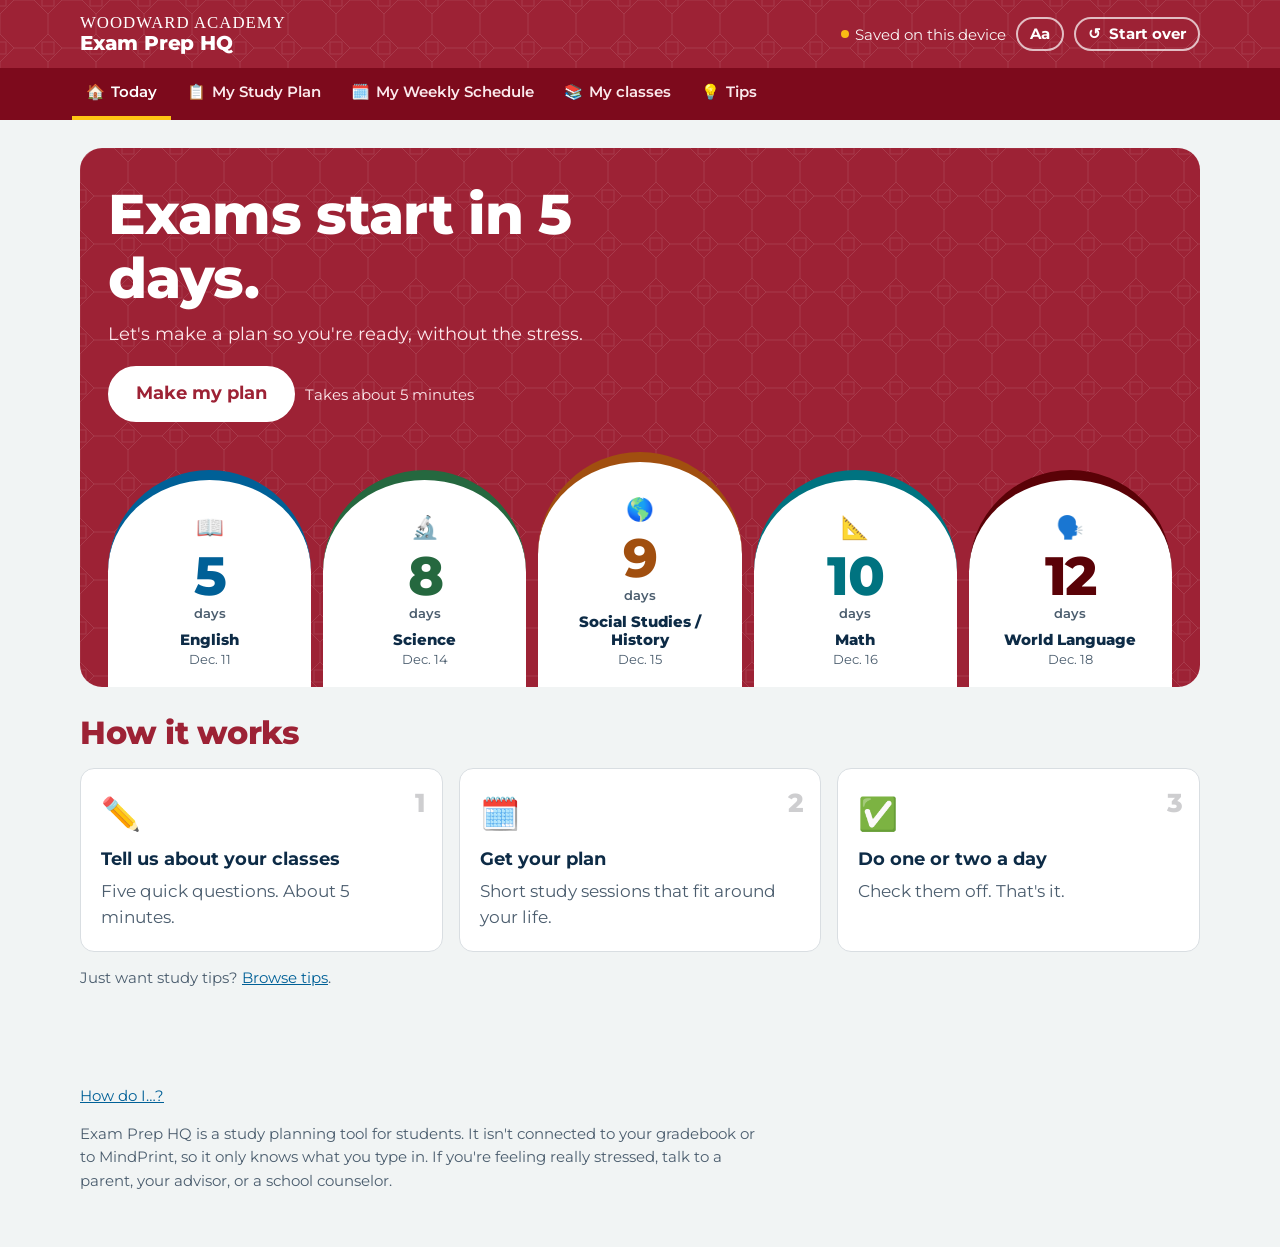
==== commit 938be5e9: "Add files via upload" ====
--- a/index.html
+++ b/index.html
@@ -29,9 +29,11 @@
   <main id="main" tabindex="-1"></main>
 
   <footer>
+    <p><a href="#tips/help">How do I…?</a></p>
     <p>Exam Prep HQ is a study planning tool for students. It isn't connected to your gradebook or to MindPrint, so it only knows what you type in. If you're feeling really stressed, talk to a parent, your advisor, or a school counselor.</p>
   </footer>
 
+  <input type="file" id="backup-input" accept=".json,application/json" hidden>
   <dialog id="modal"></dialog>
   <dialog id="focus" class="focus" aria-label="Study session"></dialog>
   <div class="toast" id="toast" role="status" aria-live="polite"></div>
--- a/css/styles.css
+++ b/css/styles.css
@@ -723,7 +723,7 @@
   .tabs { position: fixed; left: 0; right: 0; bottom: 0; z-index: 40; padding-bottom: env(safe-area-inset-bottom); box-shadow: 0 -2px 10px rgba(0,0,0,.15); }
   .tabs-inner { justify-content: space-around; padding: 0; overflow: visible; }
   .tab { flex-direction: column; gap: 2px; padding: 8px 4px 9px; font-size: .72rem; border-bottom: 0; border-top: 4px solid transparent; flex: 1; justify-content: center; text-align: center; }
-  .tab span[aria-hidden] { font-size: 1.25rem; }
+  .tab .t-icon { font-size: 1.25rem; }
   .tab[aria-current="page"] { border-top-color: var(--yellow); background: rgba(255,255,255,.08); }
   body { padding-bottom: 76px; }
   body.in-setup { padding-bottom: 0; }
@@ -739,3 +739,111 @@
 h2.h4, h3.h4 { font-size: var(--fs-md); font-weight: 700; color: inherit; margin: 0 0 .5em; }
 .pb-sub.h3 { color: var(--red); font-size: 1.1rem; margin-top: 14px; }
 details.week > summary h2 { margin: 0; color: var(--navy); }
+
+/* Always-visible plan tools */
+.plan-tools { display: grid; grid-template-columns: repeat(3, minmax(0, 1fr)); gap: 12px; margin: 4px 0 6px; }
+.plan-tools .tool { display: grid; gap: 2px; text-align: left; background: var(--white); border: 2px solid var(--red); border-radius: var(--r-md); padding: 14px 16px; cursor: pointer; font: inherit; color: inherit; }
+.plan-tools .tool:hover { background: #fbf1f3; }
+.plan-tools .tool .e { font-size: 1.6rem; }
+.plan-tools .tool b { font-size: 1.05rem; }
+.plan-tools .tool > span:last-child { font-size: var(--fs-sm); color: var(--muted); }
+.plan-tools .tool.alert { background: #fff4c9; border-color: #b8860b; }
+.plan-tools.compact { grid-template-columns: 1fr; gap: 8px; margin: 0; }
+.plan-tools.compact .tool { grid-template-columns: 34px 1fr; column-gap: 8px; padding: 10px 12px; }
+.plan-tools.compact .tool .e { grid-row: 1 / span 2; font-size: 1.4rem; align-self: center; }
+.tools-more { margin: 0 0 14px; }
+@media (max-width: 700px) { .plan-tools { grid-template-columns: 1fr; } .plan-tools .tool { grid-template-columns: 34px 1fr; column-gap: 8px; } .plan-tools .tool .e { grid-row: 1 / span 2; align-self: center; } }
+.s-actions { display: flex; flex-wrap: wrap; gap: 14px; align-items: center; margin-top: 10px; }
+.s-actions .start-btn { margin-top: 0; }
+.steps-list { padding-left: 1.2em; }
+.steps-list li { margin-bottom: 12px; }
+
+.missed-box { background: #fff8e1; border: 1px solid #f0d58a; border-radius: var(--r-md); padding: 12px 14px; margin-bottom: 14px; }
+
+/* ======================================================================
+   TABS: full names on wide screens, short names on phones
+   ====================================================================== */
+.t-short { display: none; }
+@media (max-width: 700px) { .t-long { display: none; } .t-short { display: inline; } }
+
+/* ======================================================================
+   SHORT SESSION CARDS (My Study Plan) and DETAILS SCREEN
+   ====================================================================== */
+.session.compact { align-items: center; padding: 8px 10px; }
+.s-open { display: grid; grid-template-columns: auto 1fr auto; grid-template-areas: "time title chev" "time topic chev"; column-gap: 12px; align-items: center;
+  width: 100%; text-align: left; background: none; border: 0; padding: 4px 2px; cursor: pointer; font: inherit; color: inherit; border-radius: 8px; }
+.s-open:hover { background: var(--tint); }
+.s-open .time { grid-area: time; min-width: 4.8em; }
+.s-open .s-title { grid-area: title; }
+.s-open .s-topic { grid-area: topic; font-weight: 500; color: var(--muted); }
+.s-open .chev { grid-area: chev; font-size: 1.6rem; color: var(--c); line-height: 1; }
+.s-title-btn { background: none; border: 0; padding: 0; font: inherit; font-weight: 700; color: inherit; cursor: pointer; text-align: left; text-decoration: underline; text-decoration-color: transparent; }
+.s-title-btn:hover { text-decoration-color: currentColor; }
+.late-tag { display: inline-block; background: #fff4c9; color: #7a5b00; border: 1px solid #e0b84a; border-radius: 999px; font-size: .72rem; font-weight: 800; padding: 0 7px; }
+.done-tag { display: inline-block; background: #e4f3ea; color: #1e6141; border-radius: 999px; font-size: .72rem; font-weight: 800; padding: 0 7px; }
+.details .f-head { border-radius: var(--r-lg) var(--r-lg) 0 0; }
+.d-when { font-weight: 700; }
+.d-use { margin: 0 0 10px; padding-left: 1.2em; }
+.d-actions { justify-content: flex-start; align-items: center; }
+@media (max-width: 560px) { .s-open { grid-template-areas: "time chev" "title chev" "topic chev"; grid-template-columns: 1fr auto; } }
+
+/* ======================================================================
+   MY WEEKLY SCHEDULE: week calendar
+   ====================================================================== */
+.week-actions { display: flex; flex-wrap: wrap; gap: 8px; margin-bottom: 16px; }
+.cal { background: var(--white); border: 1px solid var(--line); border-radius: var(--r-lg); padding: 14px; }
+.cal-nav { display: flex; align-items: center; justify-content: space-between; gap: 10px; margin-bottom: 6px; }
+.cal-title { text-align: center; display: grid; }
+.cal-title b { font-size: 1.25rem; color: var(--navy); }
+.cal-title span { font-size: var(--fs-sm); color: var(--muted); }
+.cal-arrow { font-size: 1.1rem; min-width: 44px; min-height: 44px; border: 2px solid var(--line); }
+.cal-arrow:disabled { opacity: .3; cursor: default; }
+.cal-key { display: flex; flex-wrap: wrap; gap: 14px; justify-content: center; margin-bottom: 10px; color: var(--muted); }
+.cal-key .k::before { content: ""; display: inline-block; width: 12px; height: 12px; border-radius: 3px; margin-right: 5px; vertical-align: -1px; }
+.cal-key .ses::before { background: var(--red); }
+.cal-key .tut::before { background: var(--yellow); }
+.cal-key .busy::before { background: #c9ced3; }
+.cal-key .off::before { background: #cfe8d9; }
+.cal-grid { display: grid; grid-template-columns: repeat(7, minmax(0, 1fr)); gap: 6px; }
+.cal-day { background: var(--mist); border-radius: var(--r-sm); padding: 8px 6px; display: flex; flex-direction: column; gap: 5px; min-height: 180px; }
+.cal-day.today { background: #fff8e1; box-shadow: inset 0 0 0 2px var(--yellow); }
+.cal-day.past { opacity: .75; }
+.cal-head { font-size: var(--fs-sm); line-height: 1.2; }
+.cal-head span { color: var(--muted); }
+.today-tag { display: inline-block; background: var(--yellow); color: var(--navy) !important; border-radius: 999px; font-size: .68rem; font-weight: 800; padding: 0 6px; }
+.cal-items { display: flex; flex-direction: column; gap: 5px; flex: 1; }
+.cal-item { display: block; width: 100%; text-align: left; border: 0; border-radius: 6px; padding: 5px 6px; font: inherit; font-size: .78rem; line-height: 1.25; cursor: pointer; }
+.cal-item .ci-time { display: block; font-weight: 800; font-size: .72rem; }
+.cal-item.ses { background: var(--white); border-left: 5px solid var(--c); color: var(--ink); font-weight: 600; }
+.cal-item.ses.done { opacity: .6; text-decoration: line-through; }
+.cal-item.ses.late { box-shadow: inset 0 0 0 2px #e0b84a; }
+.cal-item.tut { background: #fff4c9; border-left: 5px solid var(--yellow); font-weight: 600; color: var(--ink); }
+.cal-item.tut.done { opacity: .7; }
+.cal-item.busy { background: #e6e9ec; color: #3a4652; }
+.cal-item.off { background: #e4f3ea; color: #1e6141; font-weight: 700; }
+.cal-item.static { cursor: default; }
+.cal-item:hover:not(.static) { filter: brightness(.96); outline: 2px solid var(--focus); }
+.cal-exam { background: var(--c); color: var(--white); border-radius: 6px; padding: 5px 6px; font-size: .78rem; font-weight: 800; }
+.cal-empty { font-size: .75rem; color: var(--muted); margin: 0; }
+.cal-add { border: 2px dashed #b6bec6; background: transparent; border-radius: 6px; padding: 4px; font: inherit; font-size: .78rem; font-weight: 700; color: var(--muted); cursor: pointer; }
+.cal-add:hover { border-color: var(--red); color: var(--red); }
+.check-line { display: flex; gap: 8px; align-items: center; font-weight: 600; }
+.check-line input { width: 20px; height: 20px; accent-color: var(--red); }
+@media (max-width: 900px) {
+  .cal-grid { grid-template-columns: 1fr; }
+  .cal-day { min-height: 0; display: grid; grid-template-columns: 74px 1fr; column-gap: 10px; align-items: start; }
+  .cal-day .cal-head { grid-row: 1 / span 2; }
+  .cal-day .cal-add { grid-column: 2; justify-self: start; padding: 4px 12px; }
+  .cal-item { font-size: .85rem; }
+  .cal-item .ci-time { display: inline; margin-right: 6px; }
+}
+@media (max-width: 700px) {
+  .tabs-inner { gap: 0; }
+  .tab { flex: 1 1 0; min-width: 0; white-space: normal; line-height: 1.1; font-size: .7rem; padding: 7px 2px 8px; }
+  .tab .t-short { overflow-wrap: anywhere; }
+  .tab .t-icon { font-size: 1.15rem; }
+  .tab .t-short { font-size: .7rem; font-weight: 700; }
+  .week-actions .btn { flex: 1 1 100%; justify-content: flex-start; }
+}
+.cal-day.past { opacity: 1; background: #f7f8f9; }
+.cal-day.past .cal-head b { color: var(--muted); }
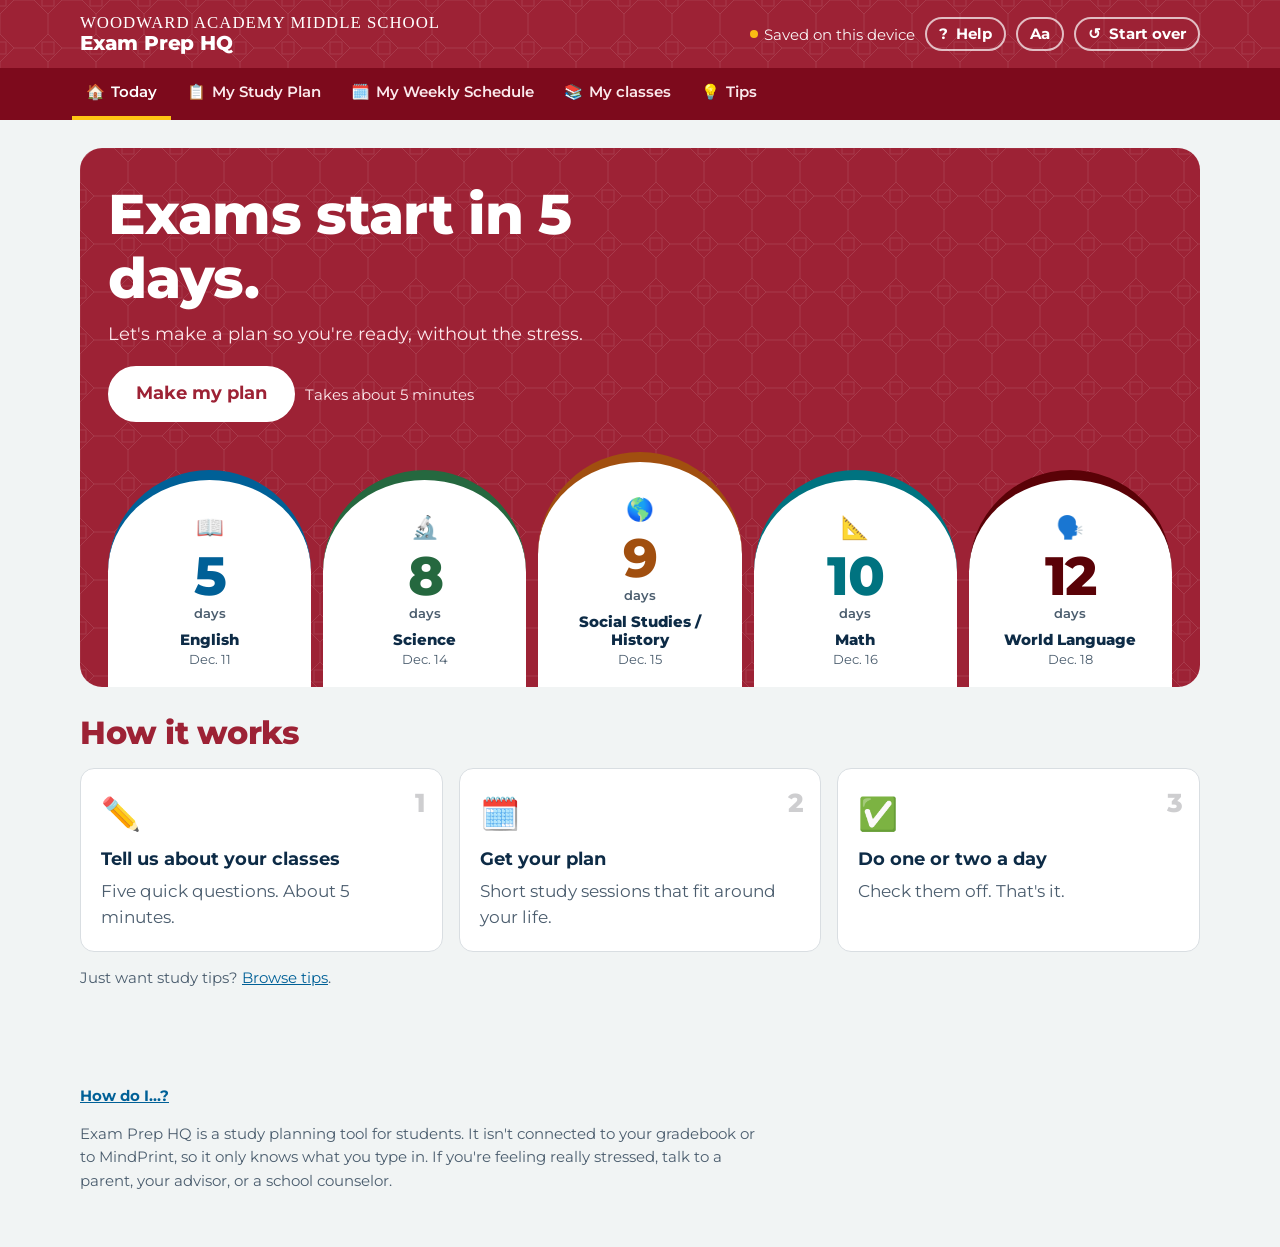
==== commit cf964a6e: "Add files via upload" ====
--- a/index.html
+++ b/index.html
@@ -40,6 +40,8 @@
 
   <script src="js/config.js"></script>
   <script src="js/content.js"></script>
+  <!-- Always load the newest study guides (skips old saved copies in the browser) -->
+  <script>document.write('<script src="js/guides.js?v=' + Date.now() + '"><\/script>');</script>
   <script src="js/store.js"></script>
   <script src="js/planner.js"></script>
   <script src="js/drive.js"></script>
--- a/css/styles.css
+++ b/css/styles.css
@@ -618,16 +618,9 @@
 .topic-details { font-size: var(--fs-xs); color: var(--muted); padding: 0 8px 4px; }
 .pick-list label > span { display: block; }
 
-/* Letter grade picker and semester projection */
+/* Letter grade picker */
 .grade-select { min-height: 44px; font-weight: 700; }
 .wc-grade .grade-select { text-align: center; padding: 8px; }
-.proj-box { background: var(--mist); border-radius: var(--r-md); padding: 10px 14px; }
-.proj-box[open] { padding-bottom: 14px; }
-.disclaimer { background: #fff4c9; border-left: 5px solid var(--yellow); border-radius: var(--r-sm); padding: 8px 12px; font-size: var(--fs-sm); margin: 10px 0; }
-.proj { display: grid; grid-template-columns: repeat(4, minmax(0, 1fr)); gap: 8px; }
-.proj div { background: var(--white); border-radius: var(--r-sm); padding: 8px; text-align: center; display: grid; }
-.proj b { font-size: 1.4rem; color: var(--navy); }
-.proj span { white-space: nowrap; }
 .class-body > div { min-width: 0; }
 .guide-files li { overflow-wrap: anywhere; word-break: break-word; }
 
@@ -847,3 +840,98 @@
 }
 .cal-day.past { opacity: 1; background: #f7f8f9; }
 .cal-day.past .cal-head b { color: var(--muted); }
+
+/* ======================================================================
+   UNDO in messages
+   ====================================================================== */
+.toast { display: flex; align-items: center; gap: 12px; }
+.toast-undo { background: var(--yellow); color: var(--navy); border: 0; border-radius: 999px; padding: 6px 14px; font: inherit; font-weight: 800; cursor: pointer; min-height: 36px; }
+
+/* ======================================================================
+   PRINTING inside the page (reliable on iPad)
+   ====================================================================== */
+#print-area { display: none; }
+@media print {
+  body.printing > *:not(#print-area) { display: none !important; }
+  body.printing #print-area { display: block !important; font-family: Montserrat, Arial, sans-serif; color: #0d2b46; }
+  body.printing { padding: 0 !important; background: #fff; }
+  #print-area h3 { break-after: avoid; }
+  #print-area tr { break-inside: avoid; }
+}
+
+/* ======================================================================
+   ADD A SESSION TODAY, READINESS, HELP
+   ====================================================================== */
+.add-today { margin-top: 16px; width: 100%; justify-content: center; }
+.ready { display: flex; flex-direction: column; gap: 3px; min-width: 120px; margin-right: 6px; }
+.ready-bar { display: block; height: 8px; border-radius: 999px; background: rgba(255,255,255,.8); box-shadow: inset 0 0 0 1px rgba(0,0,0,.12); overflow: hidden; }
+.ready-bar > span { display: block; height: 100%; background: var(--c); border-radius: 999px; }
+.ready .xs { color: var(--ink); font-weight: 600; }
+.trend { white-space: nowrap; }
+@media (max-width: 600px) { .ready { display: none; } }
+.help-list { display: grid; grid-template-columns: repeat(auto-fill, minmax(300px, 1fr)); gap: 12px; }
+.help-item { background: var(--white); border: 1px solid var(--line); border-radius: var(--r-md); padding: 16px 18px; }
+.help-item p { margin: 0 0 10px; }
+footer a { font-weight: 700; }
+
+/* ======================================================================
+   iPAD and other touch screens
+   ====================================================================== */
+html { -webkit-text-size-adjust: 100%; }
+input, select, textarea { font-size: max(16px, 1rem); }          /* stops iPad zooming in on fields */
+@media (pointer: coarse) {
+  .cal-item { padding: 8px 8px; font-size: .85rem; }
+  .cal-add { padding: 8px; }
+  .icon-btn { min-width: 44px; min-height: 44px; }
+  .conf button { min-width: 44px; min-height: 44px; }
+  .linkish { padding: 6px 0; }
+  .s-actions { gap: 18px; }
+}
+/* No "stuck" hover highlight after tapping on a touch screen */
+@media (hover: none) {
+  .s-open:hover { background: none; }
+  .cal-item:hover:not(.static) { outline: none; filter: none; }
+}
+/* Week calendar: list in iPad portrait, 7-day grid in iPad landscape */
+@media (min-width: 701px) and (max-width: 1000px) {
+  .cal-grid { grid-template-columns: 1fr; }
+  .cal-day { min-height: 0; display: grid; grid-template-columns: 110px 1fr; column-gap: 12px; align-items: start; }
+  .cal-day .cal-head { grid-row: 1 / span 2; }
+  .cal-day .cal-items { flex-direction: row; flex-wrap: wrap; }
+  .cal-day .cal-items .cal-item, .cal-day .cal-items .cal-exam { width: auto; flex: 0 1 220px; }
+  .cal-day .cal-add { grid-column: 2; justify-self: start; padding: 6px 14px; }
+}
+@media (min-width: 1001px) and (max-width: 1100px) { .cal-item { font-size: .76rem; } }
+/* Today: two columns from iPad portrait up */
+@media (min-width: 760px) and (max-width: 1000px) { .today-grid { grid-template-columns: minmax(0, 1.35fr) minmax(0, 1fr); } }
+main:focus, main:focus-visible { outline: none; }
+@media print { @page { margin: 0.5in; } }
+
+/* Setup step 2: class, grade, and feeling for each exam */
+.wiz-class { grid-template-columns: minmax(0, 1fr) minmax(0, 1.3fr) 96px; grid-template-areas: "name course grade" "conf conf conf" "guide guide guide"; row-gap: 8px; }
+.wiz-class .wc-name { grid-area: name; }
+.wiz-class .wc-course { grid-area: course; }
+.wiz-class .wc-grade { grid-area: grade; }
+.wiz-class .conf { grid-area: conf; }
+.wiz-class .wc-guide { grid-area: guide; font-size: var(--fs-sm); font-weight: 700; color: #1e6141; }
+.course-select { min-height: 44px; font-weight: 600; }
+@media (max-width: 600px) {
+  .wiz-class { grid-template-columns: minmax(0, 1fr) 90px; grid-template-areas: "name name" "course grade" "conf conf" "guide guide"; }
+}
+.guide-ok { font-size: var(--fs-sm); font-weight: 700; color: #1e6141; margin: 6px 0 0; }
+.guide-none { margin: 6px 0 0; }
+
+/* Overview + numbered steps */
+.s-overview { margin: 4px 0 6px; font-weight: 600; }
+.s-steps { margin: 0 0 6px; padding-left: 1.4em; }
+.s-steps li { margin-bottom: 4px; padding-left: 2px; }
+.s-steps.compact { font-size: var(--fs-sm); }
+.s-extra { font-size: var(--fs-sm); color: var(--muted); margin: 4px 0 6px; }
+.f-task .s-steps { text-align: left; }
+.guide-btn { margin-top: 6px; }
+
+/* Quick day buttons */
+.quick-days { display: flex; flex-wrap: wrap; gap: 6px; margin-bottom: 8px; }
+.quick-days .chip[aria-pressed="true"] { background: var(--navy); color: var(--white); border-color: var(--navy); }
+.wiz-class .wc-guide.pending { color: var(--muted); font-weight: 600; }
+@media (max-width: 1000px) { .account .sync-text { display: none; } .account .sync::before { margin-right: 2px; } }
